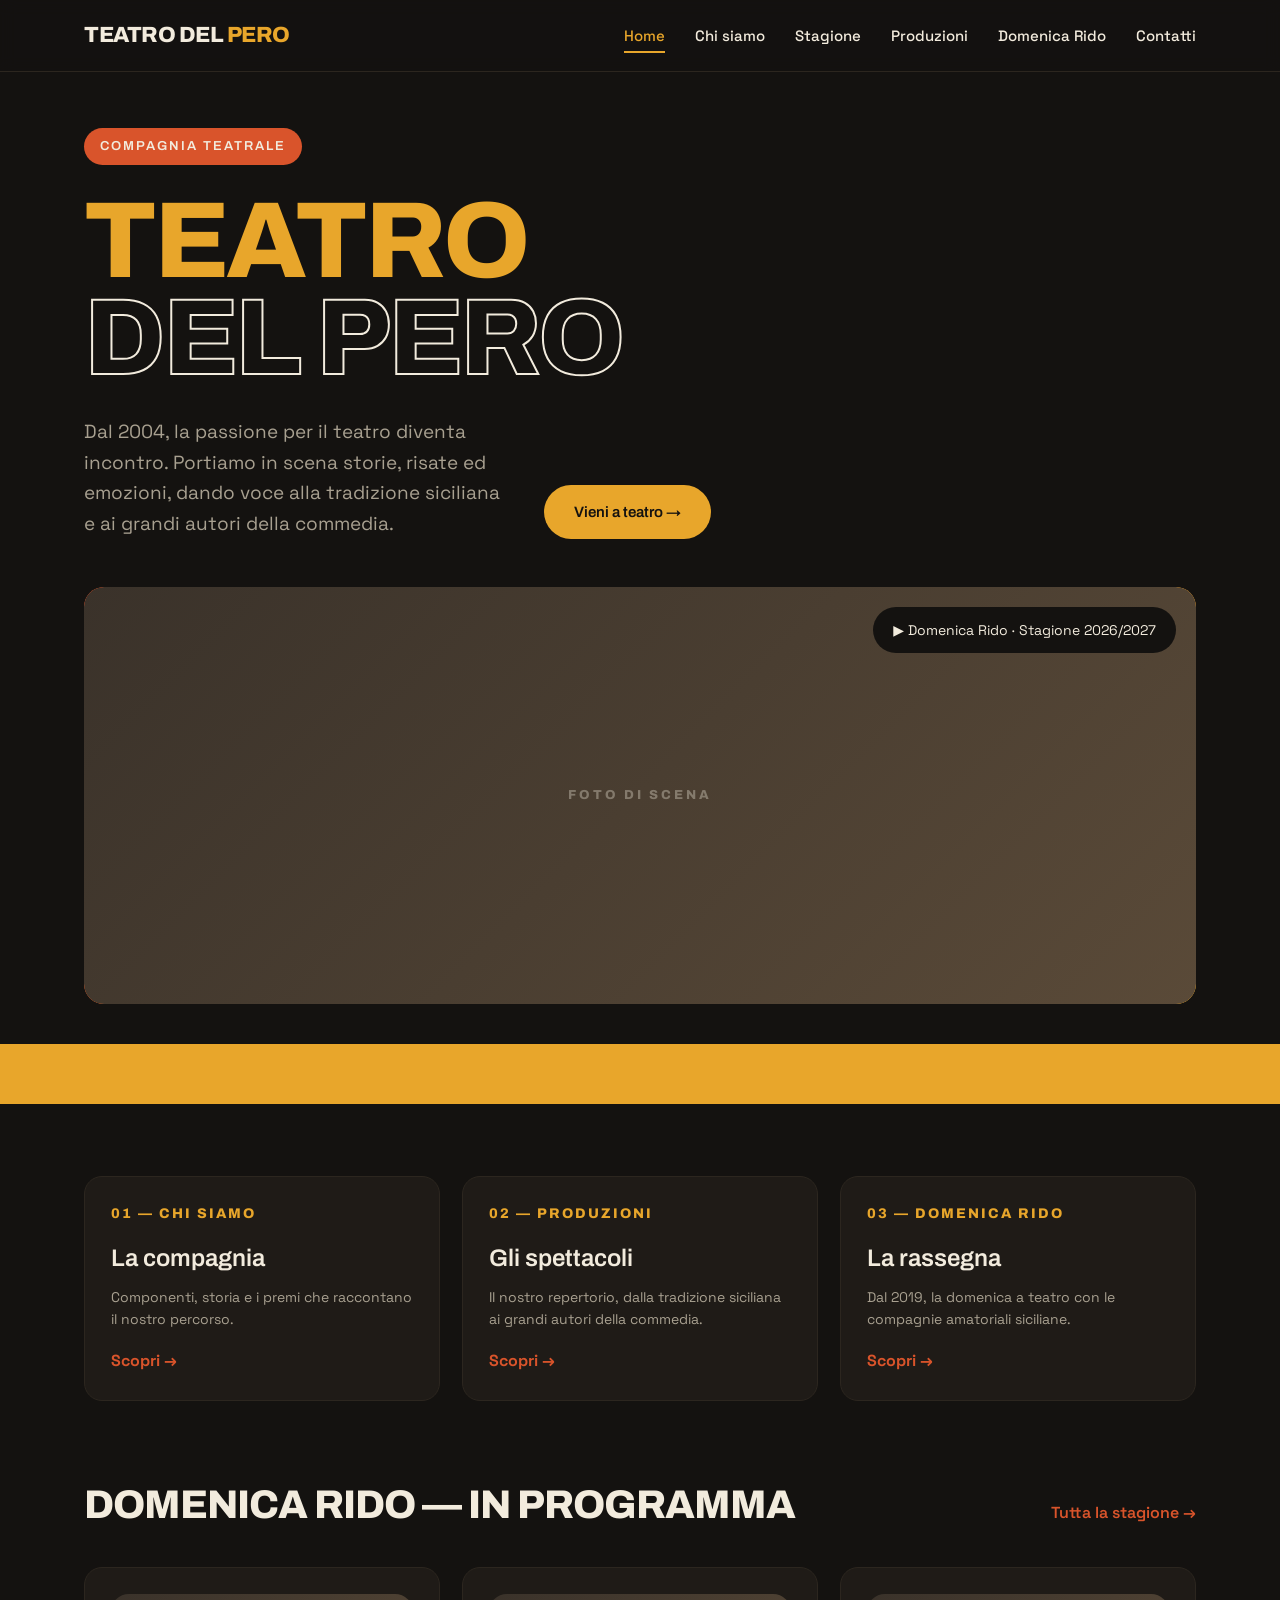
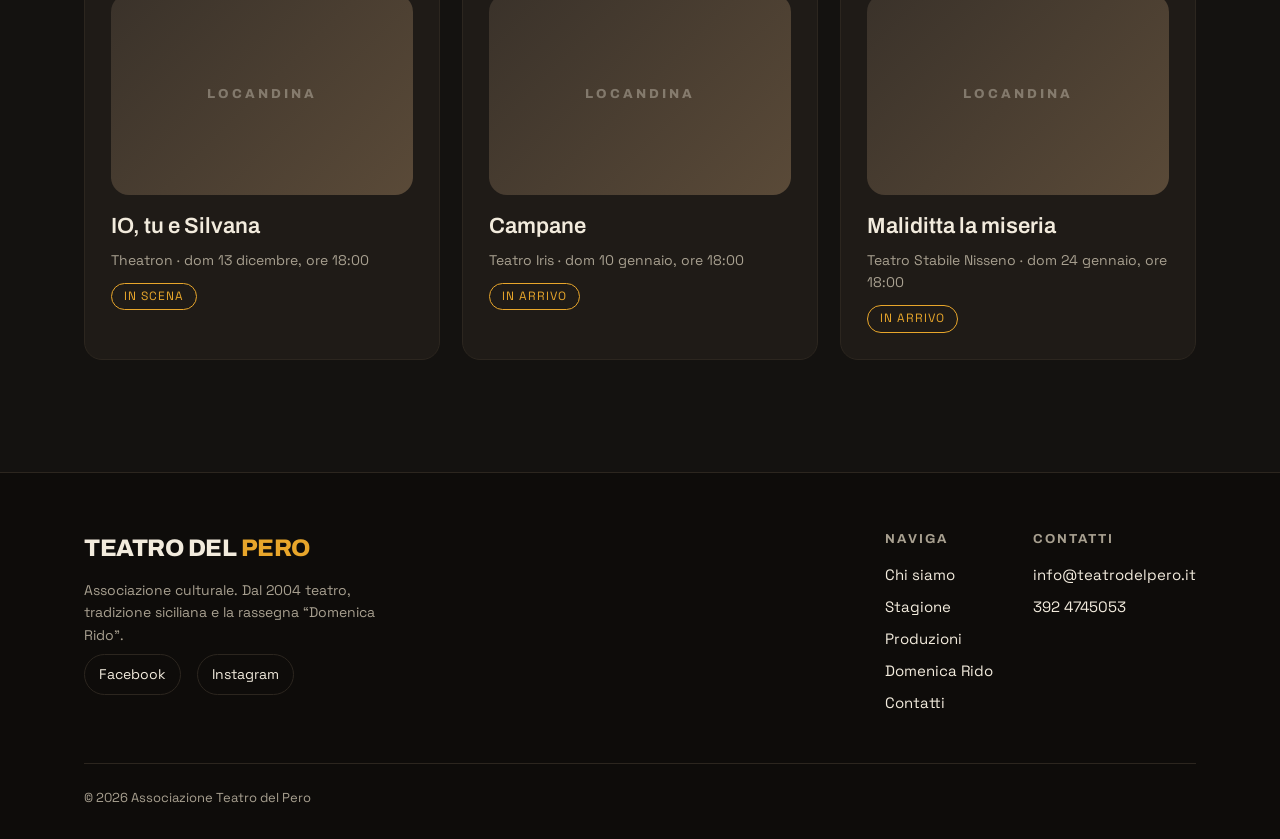
==== site/index.html @ b345df8a "Primo commit: sito Teatro del Pero con contenuti reali Sito statico (HTML/CSS/JS) pubblicato su Netl" ====
<!DOCTYPE html>
<html lang="it">
<head>
  <meta charset="UTF-8">
  <meta name="viewport" content="width=device-width, initial-scale=1.0">
  <title>Teatro del Pero — Compagnia teatrale</title>
  <meta name="description" content="Teatro del Pero: compagnia teatrale. Spettacoli, laboratori, produzioni e teatro di comunità.">
  <link rel="icon" href="assets/img/favicon.svg" type="image/svg+xml">
  <link rel="preconnect" href="https://fonts.googleapis.com">
  <link rel="preconnect" href="https://fonts.gstatic.com" crossorigin>
  <link href="https://fonts.googleapis.com/css2?family=Space+Grotesk:wght@400;500;700&family=Archivo:wght@400;500;600;800&display=swap" rel="stylesheet">
  <link rel="stylesheet" href="assets/css/style.css">
</head>
<body>

  <!-- ===================== HEADER (identico su tutte le pagine) ===================== -->
  <header class="site-header">
    <div class="nav">
      <a href="index.html" class="brand">Teatro del <span>Pero</span></a>
      <button class="nav-toggle" aria-label="Apri menu" aria-expanded="false" aria-controls="nav-links">
        <span></span>
      </button>
      <ul class="nav-links" id="nav-links" data-open="false">
        <li><a href="index.html" aria-current="page">Home</a></li>
        <li><a href="chi-siamo.html">Chi siamo</a></li>
        <li><a href="stagione.html">Stagione</a></li>
        <li><a href="produzioni.html">Produzioni</a></li>
        <li><a href="laboratori.html">Domenica Rido</a></li>
        <li><a href="contatti.html">Contatti</a></li>
      </ul>
    </div>
  </header>

  <main>
    <!-- ===================== HERO ===================== -->
    <section class="hero">
      <div class="wrap">
        <span class="kicker">Compagnia teatrale</span>
        <h1><span class="fill">Teatro</span><br><span class="out">del Pero</span></h1>
        <div class="hero-mid">
          <!-- SEGNAPOSTO: frase di presentazione della compagnia (1-2 righe) -->
          <p class="hero-lead">Dal 2004, la passione per il teatro diventa incontro. Portiamo in scena storie, risate ed emozioni, dando voce alla tradizione siciliana e ai grandi autori della commedia.</p>
          <a href="produzioni.html" class="btn btn-mustard">Vieni a teatro &rarr;</a>
        </div>

        <!-- SEGNAPOSTO IMMAGINE: per inserire una foto, aggiungi la classe "has-img"
             al div .ph e un <img src="assets/img/tua-foto.jpg" alt="..."> all'interno -->
        <div class="bigimg">
          <div class="ph" data-label="Foto di scena" style="position:absolute; inset:0; border-radius:20px;"></div>
          <!-- SEGNAPOSTO: prossimo spettacolo in evidenza -->
          <a href="stagione.html" class="badge">&#9654; Domenica Rido &middot; Stagione 2026/2027</a>
        </div>
      </div>
    </section>

    <!-- ===================== TICKER ===================== -->
    <div class="ticker" aria-hidden="true">
      <div class="track">
        <!-- SEGNAPOSTO: parole chiave scorrevoli -->
        <span>Tradizione siciliana</span><span class="dot">&#9679;</span>
        <span>Commedia</span><span class="dot">&#9679;</span>
        <span>Domenica Rido</span><span class="dot">&#9679;</span>
        <span>Dal 2004</span><span class="dot">&#9679;</span>
        <span>Teatro amatoriale</span><span class="dot">&#9679;</span>
        <span>Tradizione siciliana</span><span class="dot">&#9679;</span>
        <span>Commedia</span><span class="dot">&#9679;</span>
        <span>Domenica Rido</span><span class="dot">&#9679;</span>
        <span>Dal 2004</span><span class="dot">&#9679;</span>
        <span>Teatro amatoriale</span><span class="dot">&#9679;</span>
      </div>
    </div>

    <!-- ===================== SCORCIATOIE SEZIONI ===================== -->
    <section class="section">
      <div class="wrap">
        <div class="grid grid-3">
          <a href="chi-siamo.html" class="tile">
            <div class="n">01 — Chi siamo</div>
            <h3>La compagnia</h3>
            <p>Componenti, storia e i premi che raccontano il nostro percorso.</p>
            <div class="arrow">Scopri &rarr;</div>
          </a>
          <a href="produzioni.html" class="tile">
            <div class="n">02 — Produzioni</div>
            <h3>Gli spettacoli</h3>
            <p>Il nostro repertorio, dalla tradizione siciliana ai grandi autori della commedia.</p>
            <div class="arrow">Scopri &rarr;</div>
          </a>
          <a href="laboratori.html" class="tile">
            <div class="n">03 — Domenica Rido</div>
            <h3>La rassegna</h3>
            <p>Dal 2019, la domenica a teatro con le compagnie amatoriali siciliane.</p>
            <div class="arrow">Scopri &rarr;</div>
          </a>
        </div>
      </div>
    </section>

    <!-- ===================== PROSSIMO SPETTACOLO ===================== -->
    <section class="section" style="padding-top:0;">
      <div class="wrap">
        <div class="sec-head">
          <h2>Domenica Rido — in programma</h2>
          <a href="stagione.html">Tutta la stagione &rarr;</a>
        </div>
        <div class="grid grid-3">
          <!-- SEGNAPOSTO: ripeti/modifica queste card con gli spettacoli attuali -->
          <a href="stagione.html#io-tu-e-silvana" class="tile prod-card">
            <div class="ph" data-label="Locandina"></div>
            <h3>IO, tu e Silvana</h3>
            <p>Theatron &middot; dom 13 dicembre, ore 18:00</p>
            <span class="pill">In scena</span>
          </a>
          <a href="stagione.html#campane" class="tile prod-card">
            <div class="ph" data-label="Locandina"></div>
            <h3>Campane</h3>
            <p>Teatro Iris &middot; dom 10 gennaio, ore 18:00</p>
            <span class="pill">In arrivo</span>
          </a>
          <a href="stagione.html#maliditta-la-miseria" class="tile prod-card">
            <div class="ph" data-label="Locandina"></div>
            <h3>Maliditta la miseria</h3>
            <p>Teatro Stabile Nisseno &middot; dom 24 gennaio, ore 18:00</p>
            <span class="pill">In arrivo</span>
          </a>
        </div>
      </div>
    </section>
  </main>

  <!-- ===================== FOOTER (identico su tutte le pagine) ===================== -->
  <footer class="site-footer">
    <div class="wrap">
      <div class="footer-top">
        <div>
          <a href="index.html" class="brand">Teatro del <span>Pero</span></a>
          <!-- SEGNAPOSTO: breve descrizione -->
          <p>Associazione culturale. Dal 2004 teatro, tradizione siciliana e la rassegna “Domenica Rido”.</p>
          <div class="footer-social">
            <!-- SEGNAPOSTO: link social reali -->
            <a href="https://www.facebook.com/associazioneteatrodelpero/" target="_blank" rel="noopener">Facebook</a>
            <a href="#" target="_blank" rel="noopener">Instagram</a>
          </div>
        </div>
        <div class="footer-links">
          <div class="footer-col">
            <h4>Naviga</h4>
            <a href="chi-siamo.html">Chi siamo</a>
            <a href="stagione.html">Stagione</a>
            <a href="produzioni.html">Produzioni</a>
            <a href="laboratori.html">Domenica Rido</a>
            <a href="contatti.html">Contatti</a>
          </div>
          <div class="footer-col">
            <h4>Contatti</h4>
            <!-- SEGNAPOSTO: recapiti reali -->
            <a href="mailto:info@teatrodelpero.it">info@teatrodelpero.it</a>
            <a href="tel:+393924745053">392 4745053</a>
          </div>
        </div>
      </div>
      <div class="footer-bottom">
        <span>&copy; <span id="year">2026</span> Associazione Teatro del Pero</span>
      </div>
    </div>
  </footer>

  <script src="assets/js/menu.js"></script>
  <script>document.getElementById('year').textContent = new Date().getFullYear();</script>
</body>
</html>
---- site/assets/css/style.css ----
/* =========================================================
   Teatro del Pero — tema "Palco contemporaneo" (proposta C)
   CSS unico condiviso da tutte le pagine.
   Per cambiare i colori modifica le variabili in :root qui sotto.
   ========================================================= */

/* ---- Font (caricati da Google Fonts nel <head> di ogni pagina) ---- */

:root{
  /* Palette — cambia qui per ritoccare tutto il sito */
  --bg:#141210;          /* sfondo scuro            */
  --bg-soft:#1f1b17;     /* riquadri/card           */
  --bg-line:#2c261f;     /* bordi sottili           */
  --mustard:#e8a62b;     /* giallo senape (accento) */
  --terra:#d9542b;       /* terracotta (accento 2)  */
  --off:#f2ebdd;         /* testo chiaro            */
  --muted:#a8a090;       /* testo secondario        */
  --ink:#141210;         /* testo su fondo chiaro   */

  --maxw:1200px;
  --radius:18px;
  --pad:44px;            /* padding orizzontale desktop */
}

*{ margin:0; padding:0; box-sizing:border-box; }
html{ scroll-behavior:smooth; }
body{
  font-family:'Space Grotesk', system-ui, sans-serif;
  background:var(--bg); color:var(--off);
  line-height:1.6; -webkit-font-smoothing:antialiased;
}
img{ display:block; max-width:100%; }
a{ color:inherit; }

.wrap{ max-width:var(--maxw); margin:0 auto; padding:0 var(--pad); }
.section{ padding:72px 0; }
.heading{ font-family:'Archivo', sans-serif; font-weight:800; letter-spacing:-1px; }

/* utilità accenti */
.text-mustard{ color:var(--mustard); }
.text-terra{ color:var(--terra); }

/* =================== HEADER / NAV =================== */
.site-header{
  position:sticky; top:0; z-index:50;
  background:rgba(20,18,16,.88); backdrop-filter:blur(8px);
  border-bottom:1px solid var(--bg-line);
}
.nav{
  display:flex; align-items:center; justify-content:space-between;
  max-width:var(--maxw); margin:0 auto; padding:18px var(--pad);
}
.brand{
  font-family:'Archivo',sans-serif; font-weight:800; font-size:22px;
  text-transform:uppercase; letter-spacing:-.5px; text-decoration:none; color:var(--off);
}
.brand span{ color:var(--mustard); }
.nav-links{ display:flex; gap:30px; list-style:none; align-items:center; }
.nav-links a{
  text-decoration:none; font-size:15px; font-weight:500; color:var(--off);
  padding:6px 0; border-bottom:2px solid transparent; transition:color .15s,border-color .15s;
}
.nav-links a:hover{ color:var(--mustard); }
.nav-links a[aria-current="page"]{ color:var(--mustard); border-bottom-color:var(--mustard); }

/* hamburger */
.nav-toggle{
  display:none; background:none; border:0; cursor:pointer; padding:8px;
  width:44px; height:44px;
}
.nav-toggle span, .nav-toggle span::before, .nav-toggle span::after{
  content:""; display:block; width:24px; height:2px; background:var(--off);
  position:relative; transition:transform .2s, opacity .2s;
}
.nav-toggle span::before{ position:absolute; top:-7px; }
.nav-toggle span::after{ position:absolute; top:7px; }
.nav-toggle[aria-expanded="true"] span{ background:transparent; }
.nav-toggle[aria-expanded="true"] span::before{ transform:translateY(7px) rotate(45deg); }
.nav-toggle[aria-expanded="true"] span::after{ transform:translateY(-7px) rotate(-45deg); }

/* =================== BOTTONI =================== */
.btn{
  display:inline-block; font-family:'Archivo',sans-serif; font-weight:600;
  text-decoration:none; font-size:15px; padding:15px 30px; border-radius:40px;
  transition:transform .12s, filter .12s; cursor:pointer; border:0;
}
.btn:hover{ transform:translateY(-2px); filter:brightness(1.05); }
.btn-mustard{ background:var(--mustard); color:var(--ink); }
.btn-terra{ background:var(--terra); color:var(--off); }
.btn-ghost{ background:transparent; color:var(--off); border:1px solid rgba(242,235,221,.4); }

/* =================== HERO (home) =================== */
.hero{ padding:56px 0 0; }
.kicker{
  display:inline-block; background:var(--terra); color:var(--off);
  font-family:'Archivo',sans-serif; font-weight:600; font-size:13px;
  letter-spacing:2px; text-transform:uppercase; padding:8px 16px; border-radius:40px;
  margin-bottom:28px;
}
.hero h1{
  font-family:'Archivo',sans-serif; font-weight:800; font-size:clamp(52px,10vw,108px);
  line-height:.9; text-transform:uppercase; letter-spacing:-3px;
}
.hero h1 .fill{ color:var(--mustard); }
.hero h1 .out{ color:transparent; -webkit-text-stroke:2px var(--off); }
.hero-mid{ display:flex; gap:40px; align-items:flex-end; flex-wrap:wrap; margin-top:30px; }
.hero-lead{ font-size:19px; max-width:420px; color:var(--muted); }

/* big image */
.bigimg{
  margin-top:48px; aspect-ratio:16/6; min-height:260px; border-radius:20px;
  position:relative; overflow:hidden; background:linear-gradient(115deg,var(--terra),var(--mustard));
}
.bigimg img{ width:100%; height:100%; object-fit:cover; position:absolute; inset:0; }
.bigimg .badge{
  position:absolute; top:20px; right:20px; background:var(--ink); color:var(--off);
  padding:12px 20px; border-radius:40px; font-size:14px; z-index:2; text-decoration:none;
}

/* =================== TICKER =================== */
.ticker{
  background:var(--mustard); color:var(--ink); overflow:hidden; white-space:nowrap;
  padding:14px 0; margin-top:40px; font-family:'Archivo',sans-serif; font-weight:800;
  font-size:20px; text-transform:uppercase; letter-spacing:1px;
}
.ticker .track{ display:inline-block; padding-left:100%; animation:scroll 22s linear infinite; }
.ticker span{ margin:0 26px; }
.ticker .dot{ color:var(--terra); }
@keyframes scroll{ from{ transform:translateX(0);} to{ transform:translateX(-100%);} }
@media (prefers-reduced-motion: reduce){ .ticker .track{ animation:none; padding-left:0; } }

/* =================== GRID CARD GENERICHE =================== */
.grid{ display:grid; gap:22px; }
.grid-3{ grid-template-columns:repeat(3,1fr); }
.grid-2{ grid-template-columns:repeat(2,1fr); }

.tile{
  background:var(--bg-soft); border:1px solid var(--bg-line); border-radius:var(--radius);
  padding:26px; transition:border-color .15s, transform .15s; text-decoration:none; color:inherit;
  display:block;
}
.tile:hover{ border-color:var(--mustard); transform:translateY(-3px); }
.tile .n{ font-family:'Archivo',sans-serif; font-weight:800; font-size:14px;
  color:var(--mustard); letter-spacing:2px; text-transform:uppercase; }
.tile h3{ font-family:'Archivo',sans-serif; font-weight:600; font-size:24px; margin:14px 0 8px; }
.tile p{ color:var(--muted); font-size:14px; }
.tile .arrow{ margin-top:18px; color:var(--terra); font-weight:700; }

/* =================== PAGE HEADER (pagine interne) =================== */
.page-head{ padding:60px 0 20px; }
.page-head .kicker{ margin-bottom:18px; }
.page-head h1{
  font-family:'Archivo',sans-serif; font-weight:800; font-size:clamp(40px,7vw,72px);
  text-transform:uppercase; letter-spacing:-2px; line-height:.95;
}
.page-head p{ color:var(--muted); font-size:19px; max-width:620px; margin-top:20px; }

/* =================== PLACEHOLDER IMG =================== */
.ph{
  position:relative; border-radius:var(--radius); overflow:hidden;
  background:linear-gradient(135deg,#3a322a,#5a4a38);
}
.ph img{ width:100%; height:100%; object-fit:cover; position:absolute; inset:0; }
.ph::after{
  content:attr(data-label); position:absolute; inset:0; display:flex;
  align-items:center; justify-content:center; color:rgba(242,235,221,.35);
  font-family:'Archivo',sans-serif; font-weight:800; font-size:13px;
  letter-spacing:3px; text-transform:uppercase; text-align:center; padding:10px;
}
.ph.has-img::after{ display:none; }

/* =================== PRODUZIONI =================== */
.prod-card .ph{ aspect-ratio:3/2; }
.prod-card h3{ font-family:'Archivo',sans-serif; font-weight:600; font-size:22px; margin:14px 0 4px; }
.prod-card p{ color:var(--muted); font-size:14px; }
.pill{
  display:inline-block; font-size:12px; letter-spacing:1px; text-transform:uppercase;
  color:var(--mustard); border:1px solid var(--mustard); padding:3px 12px; border-radius:20px; margin-top:12px;
}
.pill.archivio{ color:var(--muted); border-color:var(--muted); }

/* =================== COMPONENTI (chi siamo) =================== */
.member .ph{ aspect-ratio:1/1; border-radius:50%; max-width:220px; margin:0 auto; }
.member{ text-align:center; }
.member h3{ font-family:'Archivo',sans-serif; font-weight:600; font-size:19px; margin-top:16px; }
.member p{ color:var(--muted); font-size:14px; }

/* =================== PREMI =================== */
.awards-list{ display:grid; grid-template-columns:repeat(3,1fr); gap:24px; }
.award{ border-left:2px solid var(--mustard); padding-left:16px; }
.award .y{ color:var(--terra); font-family:'Archivo',sans-serif; font-weight:800; letter-spacing:2px; }
.award .n{ font-size:18px; margin-top:4px; }

/* =================== PROSA / TESTO =================== */
.prose{ max-width:720px; font-size:18px; color:var(--off); }
.prose p{ margin-bottom:18px; color:#d7cfc0; }
.lead-big{ font-size:22px; color:var(--off); }

/* =================== LABORATORI =================== */
.lab{
  display:grid; grid-template-columns:120px 1fr auto; gap:26px; align-items:center;
  background:var(--bg-soft); border:1px solid var(--bg-line); border-radius:var(--radius);
  padding:24px 28px;
}
.lab .num{ font-family:'Archivo',sans-serif; font-weight:800; font-size:48px; color:var(--bg-line); }
.lab h3{ font-family:'Archivo',sans-serif; font-weight:600; font-size:22px; }
.lab p{ color:var(--muted); font-size:15px; margin-top:4px; }
.lab .meta{ color:var(--mustard); font-size:14px; font-weight:600; white-space:nowrap; }

/* =================== CONTATTI =================== */
.contact-grid{ display:grid; grid-template-columns:1fr 1fr; gap:48px; }
.contact-item{ margin-bottom:26px; }
.contact-item .lbl{ font-family:'Archivo',sans-serif; font-weight:800; font-size:13px;
  letter-spacing:2px; text-transform:uppercase; color:var(--mustard); }
.contact-item a, .contact-item p{ font-size:19px; color:var(--off); text-decoration:none; }
.contact-item a:hover{ color:var(--mustard); }
.locations{ list-style:none; }
.locations li{ padding:14px 0; border-bottom:1px solid var(--bg-line); display:flex; gap:12px; }
.locations li::before{ content:"▸"; color:var(--terra); }

/* =================== STAGIONE (cartellone) =================== */
.season-info{
  display:grid; grid-template-columns:repeat(3,1fr); gap:24px;
  margin-top:34px; padding-top:28px; border-top:1px solid var(--bg-line);
}
.season-info-item .lbl{
  font-family:'Archivo',sans-serif; font-weight:800; font-size:13px;
  letter-spacing:2px; text-transform:uppercase; color:var(--mustard); margin-bottom:6px;
}
.season-info-item p{ color:var(--off); font-size:16px; }
.season-info-item a{ color:var(--off); text-decoration:none; }
.season-info-item a:hover{ color:var(--mustard); }

.season-list{ display:flex; flex-direction:column; gap:18px; }
.show{
  display:grid; grid-template-columns:150px 1fr; gap:28px; align-items:start;
  background:var(--bg-soft); border:1px solid var(--bg-line); border-radius:var(--radius);
  padding:26px 28px; transition:border-color .15s, transform .15s;
}
.show:hover{ border-color:var(--mustard); transform:translateY(-2px); }
.show-date{
  display:flex; flex-direction:column; gap:2px;
  border-right:1px solid var(--bg-line); padding-right:24px;
}
.show-date .d-day{
  font-family:'Archivo',sans-serif; font-weight:800; font-size:26px;
  color:var(--mustard); letter-spacing:-1px; line-height:1.05;
}
.show-date .d-mon{
  font-family:'Archivo',sans-serif; font-weight:600; font-size:16px;
  text-transform:uppercase; letter-spacing:1px; color:var(--off);
}
.show-date .d-time{ color:var(--terra); font-size:14px; font-weight:600; margin-top:4px; }
.show-body h3{
  font-family:'Archivo',sans-serif; font-weight:600; font-size:24px; margin-bottom:4px;
}
.show-meta{ color:var(--off); font-size:15px; }
.show-company{
  color:var(--mustard); font-size:14px; font-weight:600;
  text-transform:uppercase; letter-spacing:1px; margin:6px 0 12px;
}
.show-synopsis{ color:#d7cfc0; font-size:15px; max-width:760px; }

/* =================== FOOTER =================== */
.site-footer{ background:#0e0c0a; border-top:1px solid var(--bg-line); padding:56px 0 30px; margin-top:40px; }
.footer-top{ display:flex; justify-content:space-between; gap:40px; flex-wrap:wrap; }
.site-footer .brand{ font-size:24px; }
.site-footer p{ color:var(--muted); font-size:14px; max-width:320px; margin-top:12px; }
.footer-links{ display:flex; gap:40px; flex-wrap:wrap; }
.footer-col h4{ font-family:'Archivo',sans-serif; font-size:13px; letter-spacing:2px; text-transform:uppercase; color:var(--muted); margin-bottom:14px; }
.footer-col a{ display:block; text-decoration:none; color:var(--off); font-size:15px; margin-bottom:8px; }
.footer-col a:hover{ color:var(--mustard); }
.footer-social{ display:flex; gap:16px; margin-top:8px; }
.footer-social a{ color:var(--off); text-decoration:none; font-size:14px; border:1px solid var(--bg-line); padding:8px 14px; border-radius:30px; }
.footer-social a:hover{ border-color:var(--mustard); color:var(--mustard); }
.footer-bottom{ margin-top:40px; padding-top:24px; border-top:1px solid var(--bg-line); color:var(--muted); font-size:13px; display:flex; justify-content:space-between; flex-wrap:wrap; gap:10px; }

/* section heading helper */
.sec-head{ display:flex; justify-content:space-between; align-items:baseline; margin-bottom:30px; flex-wrap:wrap; gap:12px; }
.sec-head h2{ font-family:'Archivo',sans-serif; font-weight:800; font-size:clamp(28px,5vw,40px); text-transform:uppercase; letter-spacing:-1px; }
.sec-head a{ color:var(--terra); text-decoration:none; font-weight:600; }
.sec-head a:hover{ text-decoration:underline; }

/* =================== RESPONSIVE =================== */
@media (max-width:860px){
  :root{ --pad:22px; }
  .grid-3{ grid-template-columns:repeat(2,1fr); }
  .awards-list{ grid-template-columns:1fr 1fr; }
  .contact-grid{ grid-template-columns:1fr; gap:30px; }
  .season-info{ grid-template-columns:1fr; gap:18px; }

  /* nav mobile */
  .nav-toggle{ display:block; }
  .nav-links{
    position:fixed; inset:66px 0 auto 0; flex-direction:column; gap:0;
    background:var(--bg); border-bottom:1px solid var(--bg-line);
    padding:10px 22px 22px; transform:translateY(-120%); transition:transform .25s ease;
  }
  .nav-links[data-open="true"]{ transform:translateY(0); }
  .nav-links li{ width:100%; }
  .nav-links a{ display:block; padding:14px 0; border-bottom:1px solid var(--bg-line); }
  .nav-links a[aria-current="page"]{ border-bottom-color:var(--bg-line); }
}
@media (max-width:560px){
  .grid-3, .grid-2{ grid-template-columns:1fr; }
  .awards-list{ grid-template-columns:1fr; }
  .bigimg{ margin-top:32px; aspect-ratio:4/3; min-height:0; }
  .lab{ grid-template-columns:1fr; gap:10px; text-align:left; }
  .lab .num{ font-size:34px; }
  .show{ grid-template-columns:1fr; gap:14px; }
  .show-date{
    flex-direction:row; align-items:baseline; gap:10px;
    border-right:0; padding-right:0;
    border-bottom:1px solid var(--bg-line); padding-bottom:12px;
  }
  .hero-mid{ gap:24px; }
  .footer-top{ flex-direction:column; }
}
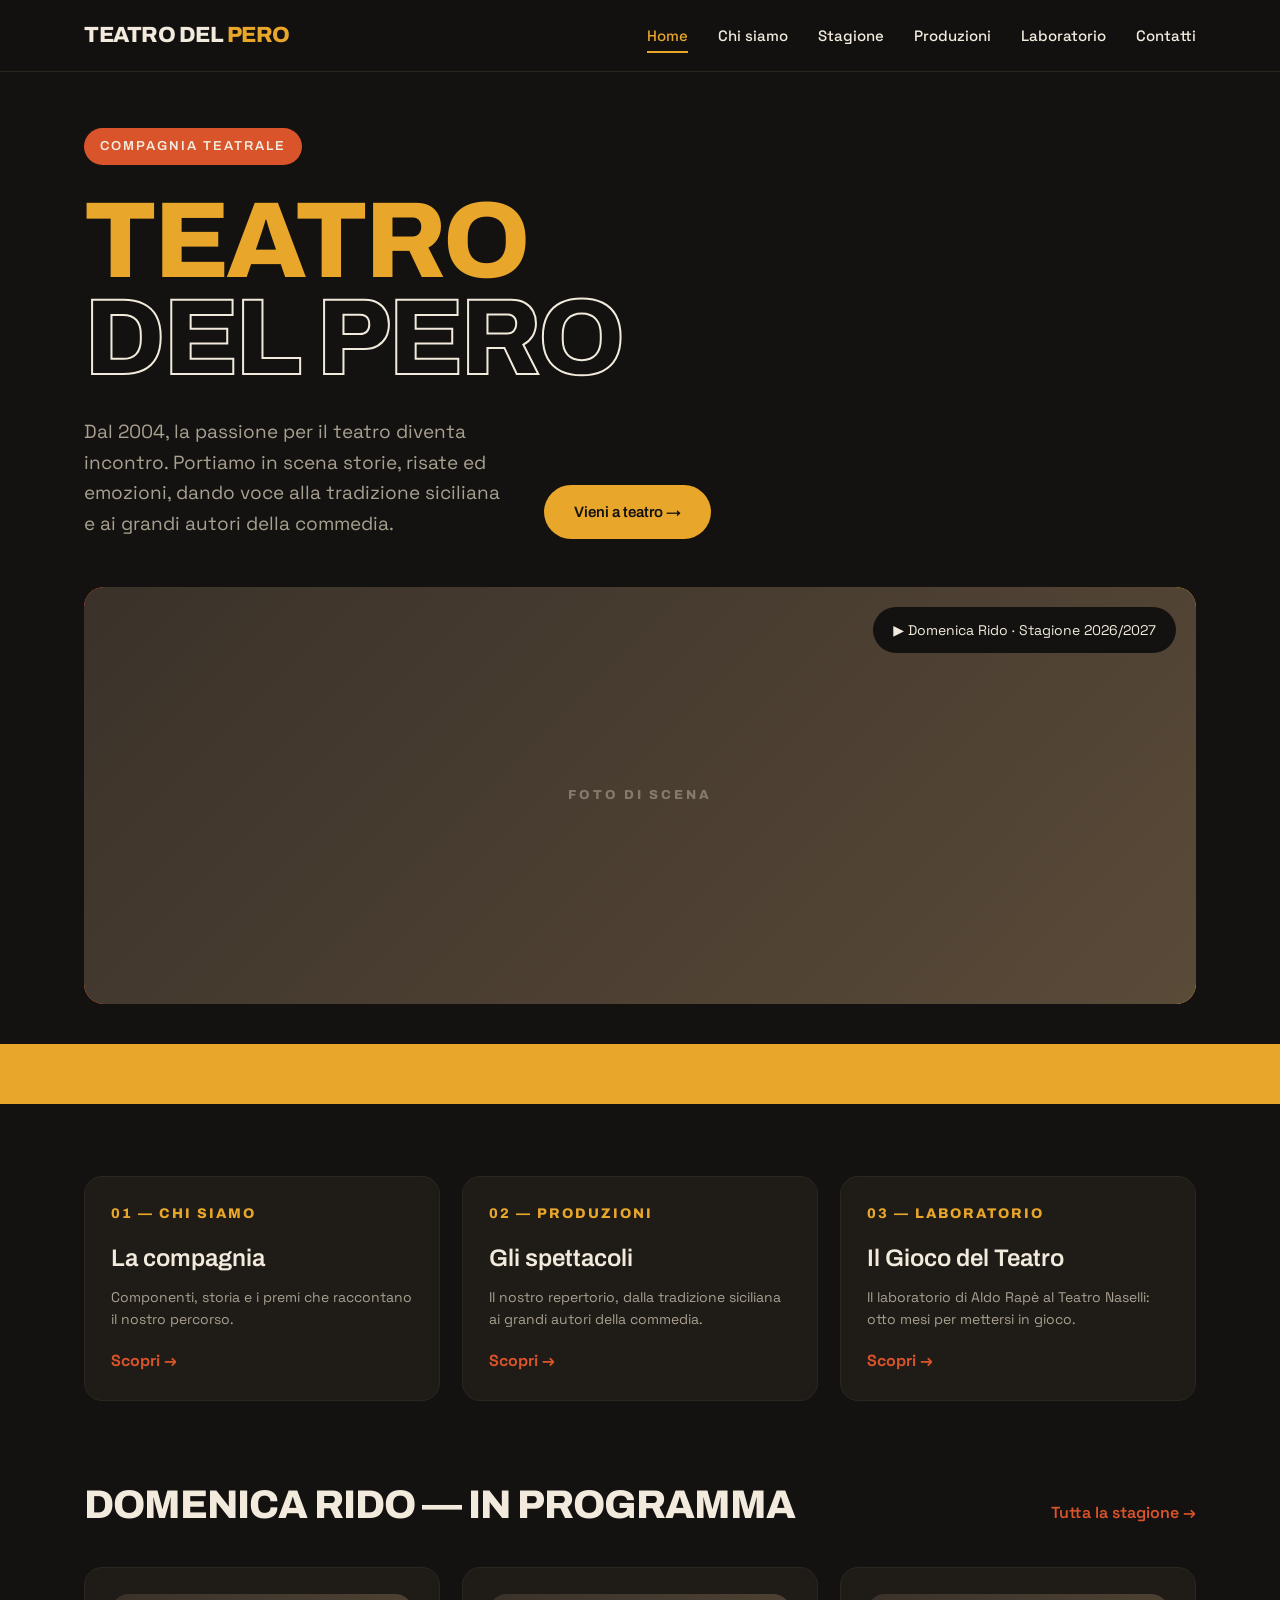
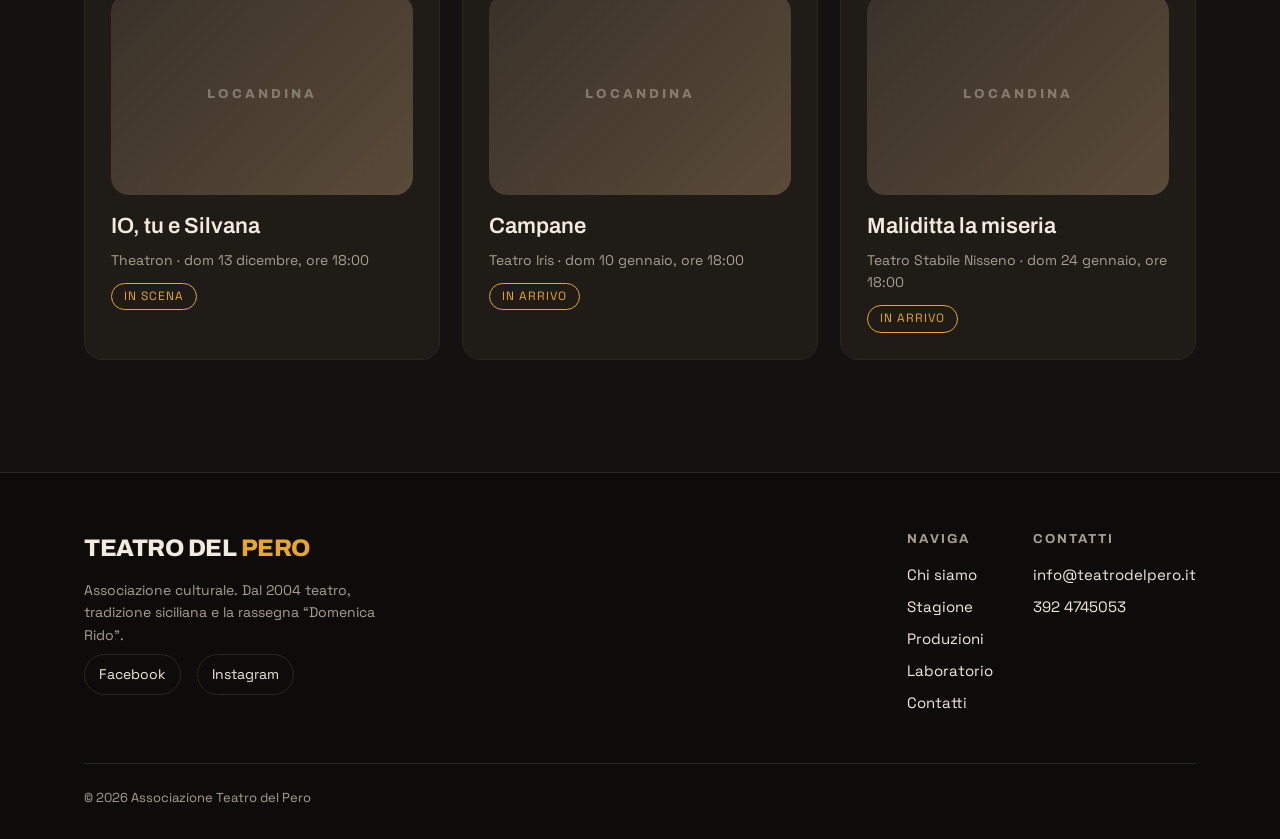
==== commit 7aa0d962: "Sezione Laboratorio: Il Gioco del Teatro + flusso CD in DEPLOY.md - laboratori.html riscritta con il" ====
--- a/site/index.html
+++ b/site/index.html
@@ -25,7 +25,7 @@
         <li><a href="chi-siamo.html">Chi siamo</a></li>
         <li><a href="stagione.html">Stagione</a></li>
         <li><a href="produzioni.html">Produzioni</a></li>
-        <li><a href="laboratori.html">Domenica Rido</a></li>
+        <li><a href="laboratori.html">Laboratorio</a></li>
         <li><a href="contatti.html">Contatti</a></li>
       </ul>
     </div>
@@ -87,9 +87,9 @@
             <div class="arrow">Scopri &rarr;</div>
           </a>
           <a href="laboratori.html" class="tile">
-            <div class="n">03 — Domenica Rido</div>
-            <h3>La rassegna</h3>
-            <p>Dal 2019, la domenica a teatro con le compagnie amatoriali siciliane.</p>
+            <div class="n">03 — Laboratorio</div>
+            <h3>Il Gioco del Teatro</h3>
+            <p>Il laboratorio di Aldo Rapè al Teatro Naselli: otto mesi per mettersi in gioco.</p>
             <div class="arrow">Scopri &rarr;</div>
           </a>
         </div>
@@ -148,7 +148,7 @@
             <a href="chi-siamo.html">Chi siamo</a>
             <a href="stagione.html">Stagione</a>
             <a href="produzioni.html">Produzioni</a>
-            <a href="laboratori.html">Domenica Rido</a>
+            <a href="laboratori.html">Laboratorio</a>
             <a href="contatti.html">Contatti</a>
           </div>
           <div class="footer-col">
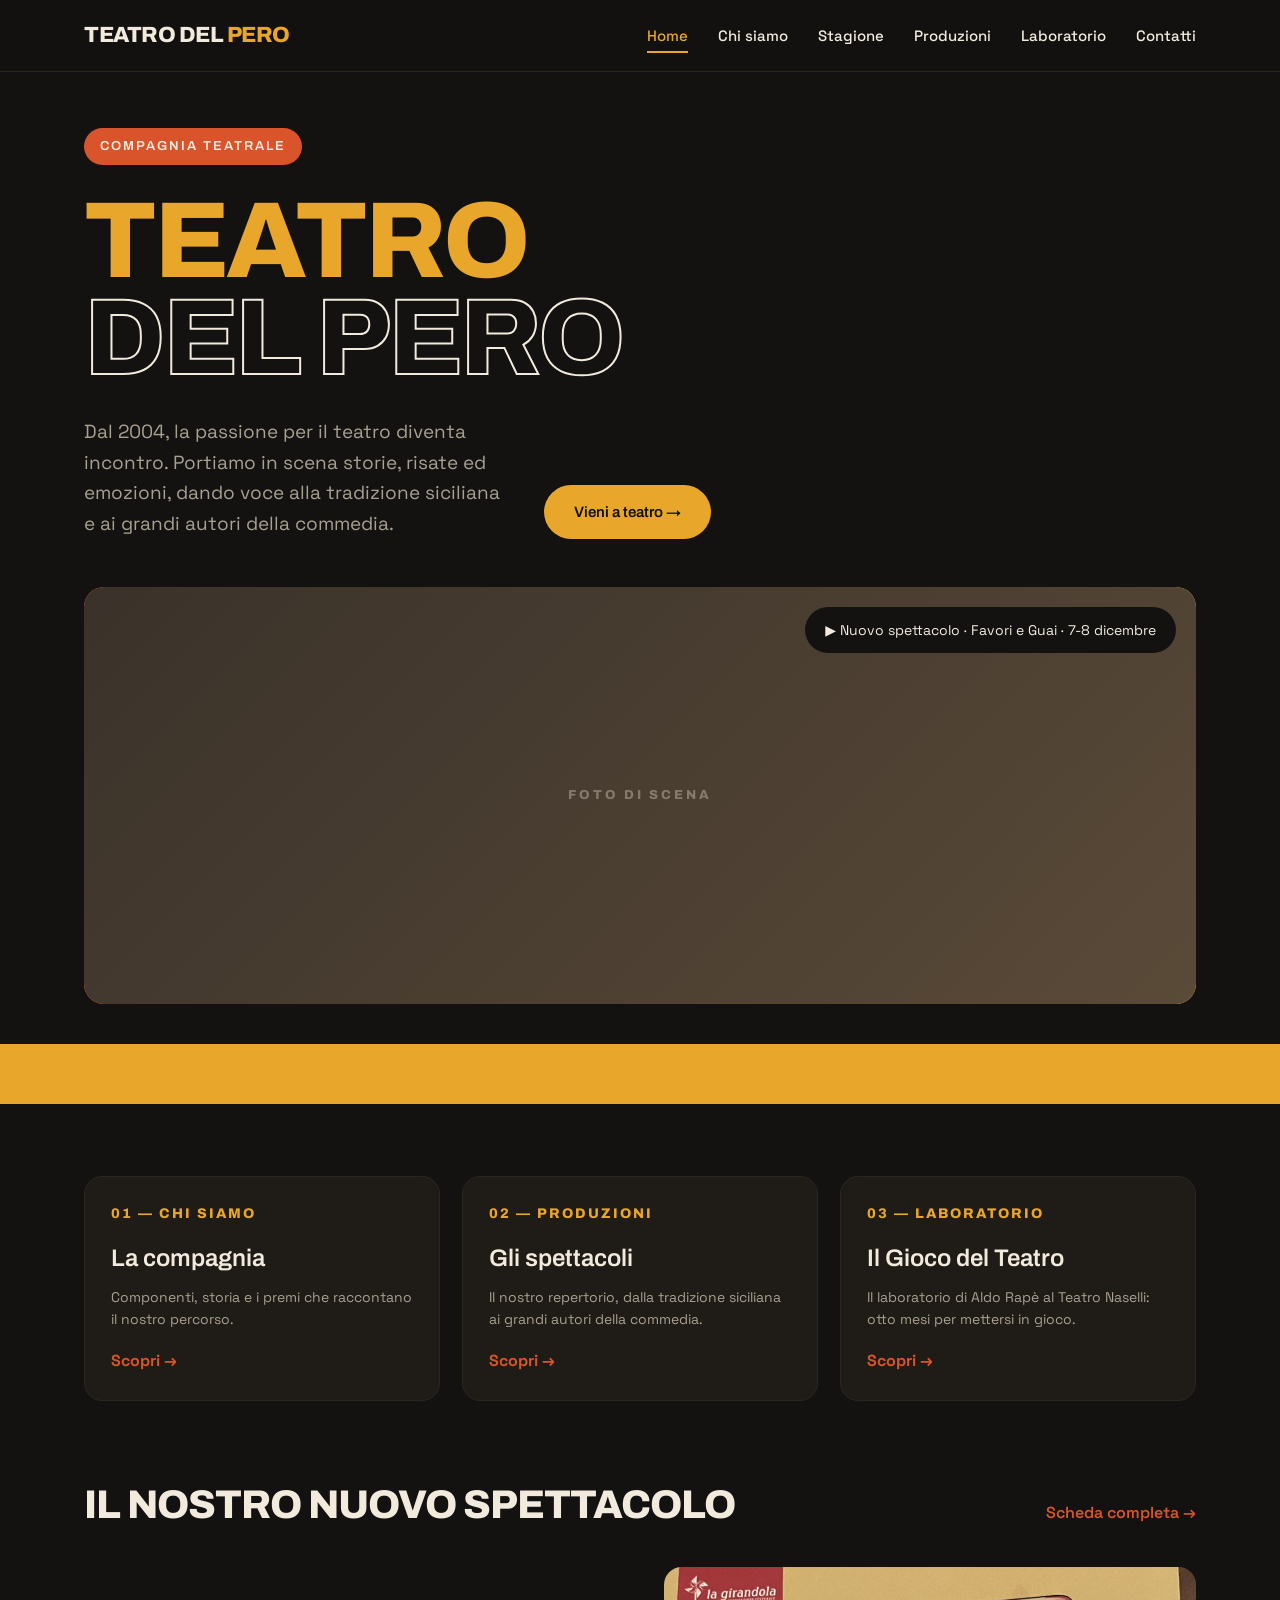
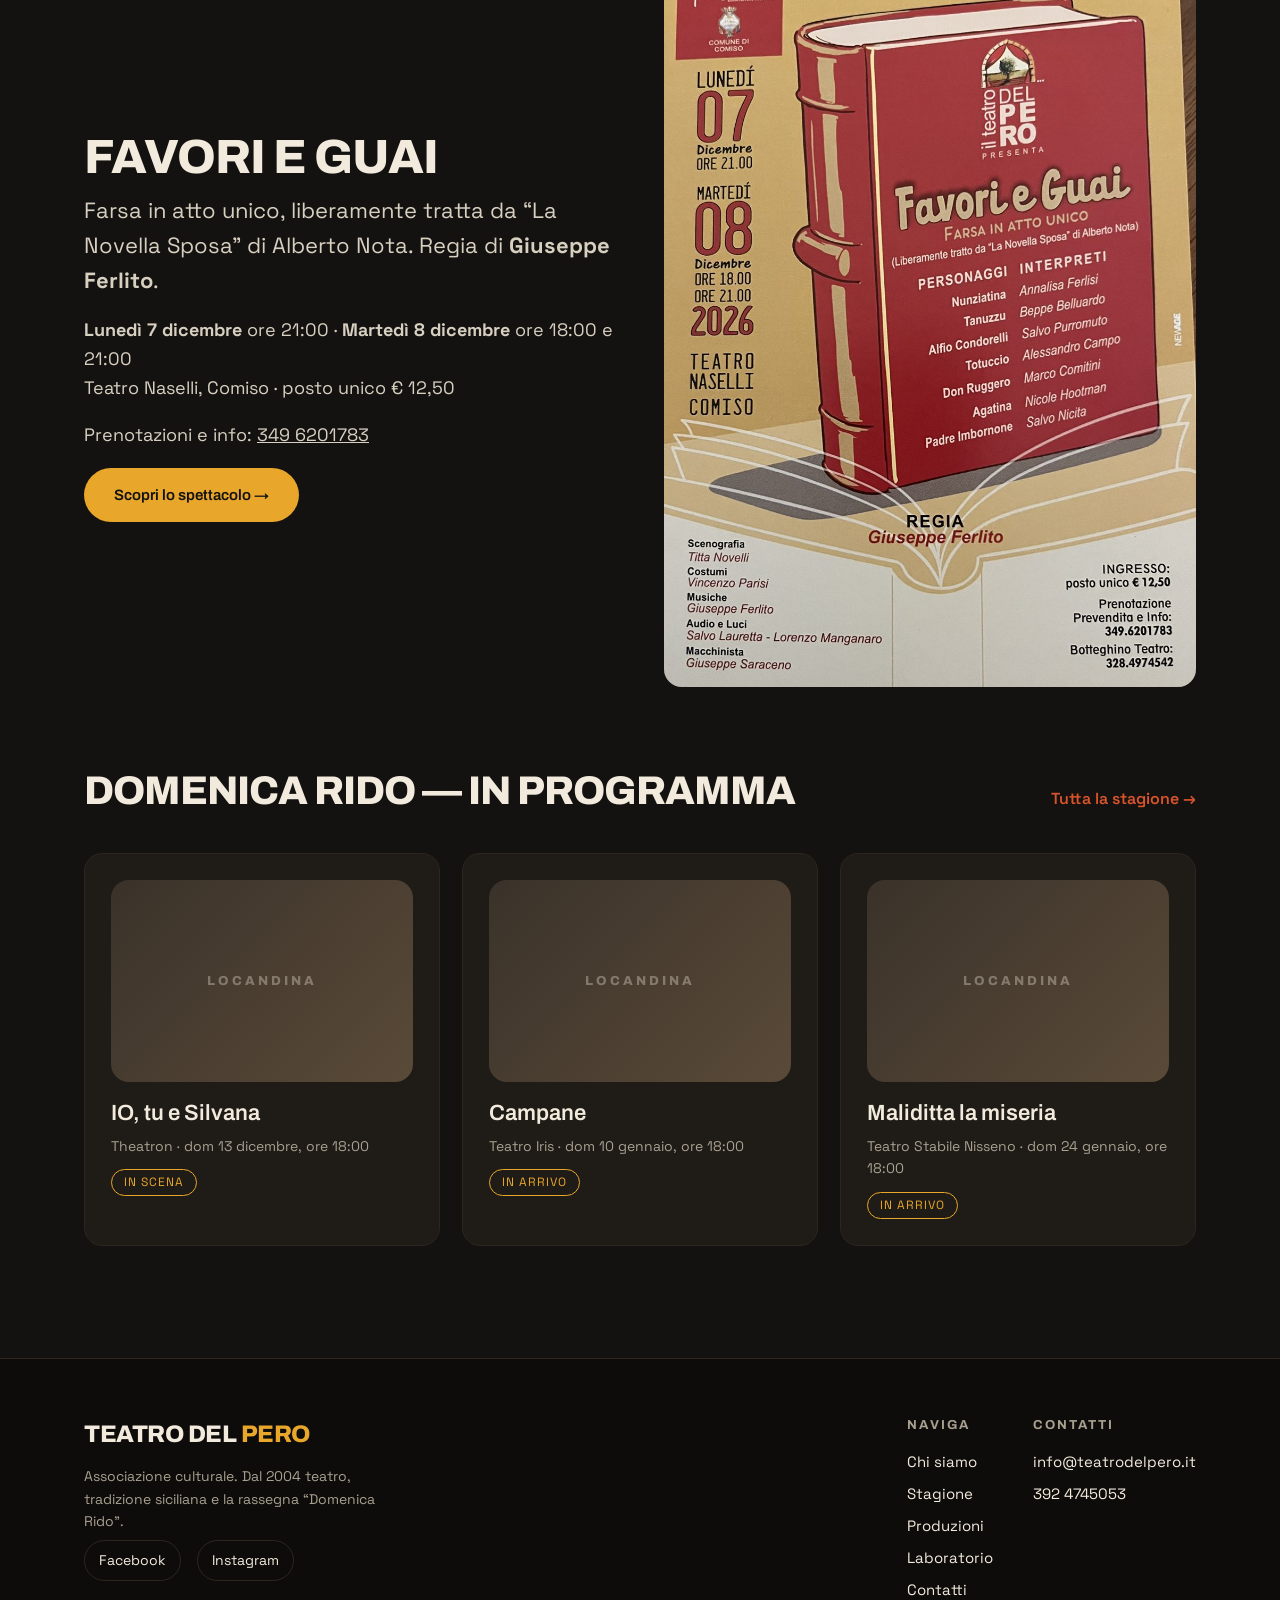
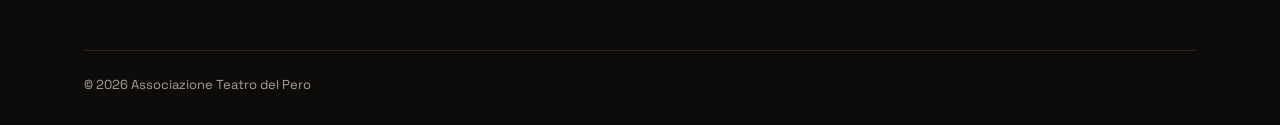
==== commit dac2542d: "Nuovo spettacolo: Favori e Guai (7-8 dicembre) in home e produzioni" ====
--- a/site/index.html
+++ b/site/index.html
@@ -48,7 +48,7 @@
         <div class="bigimg">
           <div class="ph" data-label="Foto di scena" style="position:absolute; inset:0; border-radius:20px;"></div>
           <!-- SEGNAPOSTO: prossimo spettacolo in evidenza -->
-          <a href="stagione.html" class="badge">&#9654; Domenica Rido &middot; Stagione 2026/2027</a>
+          <a href="produzioni.html#favori-e-guai" class="badge">&#9654; Nuovo spettacolo &middot; Favori e Guai &middot; 7-8 dicembre</a>
         </div>
       </div>
     </section>
@@ -91,6 +91,28 @@
             <h3>Il Gioco del Teatro</h3>
             <p>Il laboratorio di Aldo Rapè al Teatro Naselli: otto mesi per mettersi in gioco.</p>
             <div class="arrow">Scopri &rarr;</div>
+          </a>
+        </div>
+      </div>
+    </section>
+
+    <!-- ===================== NUOVO SPETTACOLO DELLA COMPAGNIA ===================== -->
+    <section class="section" style="padding-top:0;">
+      <div class="wrap">
+        <div class="sec-head">
+          <h2>Il nostro nuovo spettacolo</h2>
+          <a href="produzioni.html#favori-e-guai">Scheda completa &rarr;</a>
+        </div>
+        <div class="grid grid-2" style="align-items:center; gap:48px;">
+          <div class="prose">
+            <h3 style="font-family:'Archivo',sans-serif; font-weight:800; font-size:clamp(32px,5vw,48px); text-transform:uppercase; letter-spacing:-1px; line-height:1; margin-bottom:12px;">Favori e Guai</h3>
+            <p class="lead-big">Farsa in atto unico, liberamente tratta da “La Novella Sposa” di Alberto Nota. Regia di <strong>Giuseppe Ferlito</strong>.</p>
+            <p><strong>Lunedì 7 dicembre</strong> ore 21:00 &middot; <strong>Martedì 8 dicembre</strong> ore 18:00 e 21:00<br>Teatro Naselli, Comiso &middot; posto unico € 12,50</p>
+            <p>Prenotazioni e info: <a href="tel:+393496201783">349 6201783</a></p>
+            <a href="produzioni.html#favori-e-guai" class="btn btn-mustard">Scopri lo spettacolo &rarr;</a>
+          </div>
+          <a href="produzioni.html#favori-e-guai" class="ph has-img" style="aspect-ratio:1000/1354; display:block;">
+            <img src="assets/img/favori-e-guai.jpg" alt="Locandina di “Favori e Guai”, farsa in atto unico del Teatro del Pero, 7 e 8 dicembre 2026 al Teatro Naselli di Comiso">
           </a>
         </div>
       </div>
